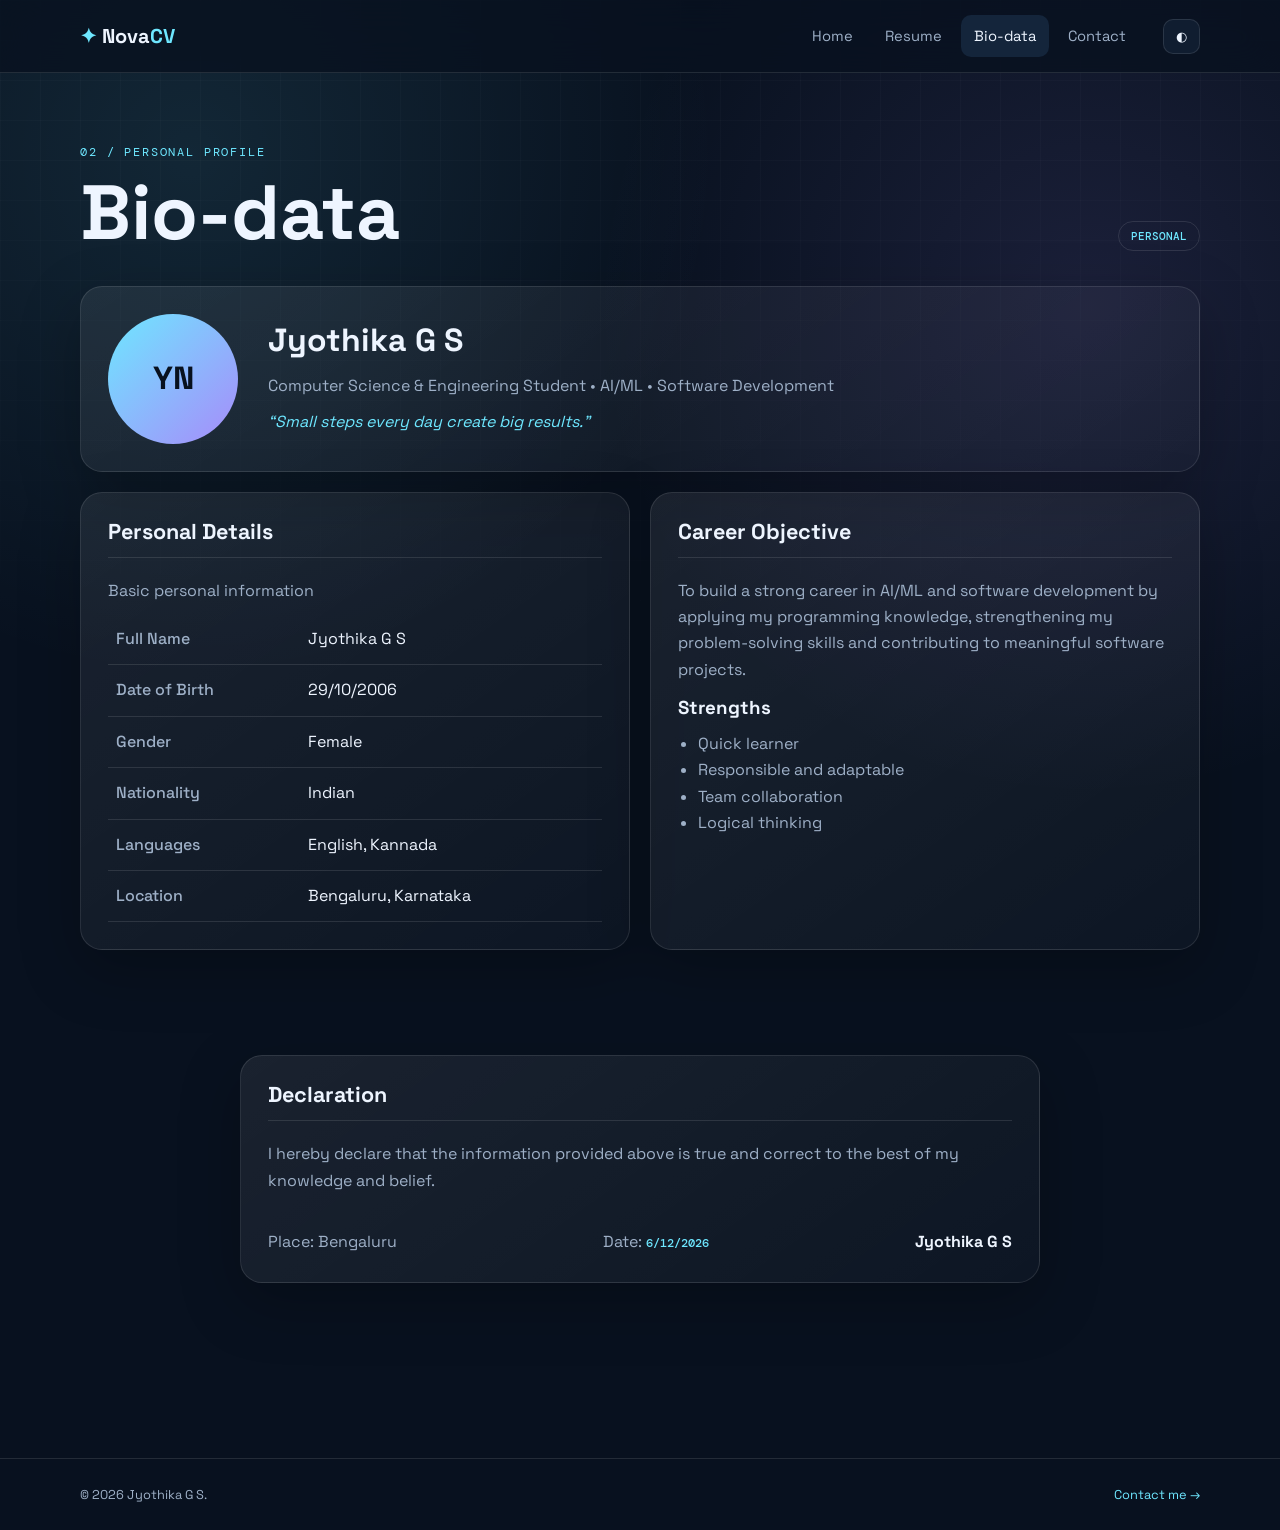
==== biodata.html @ dbfe2681 "Initial website" ====
<!DOCTYPE html>
<html lang="en">
<head>
  <meta charset="UTF-8"><meta name="viewport" content="width=device-width, initial-scale=1.0">
  <meta name="description" content="Bio-data of Jyothika G S"><title>NovaCV | Bio-data</title>
  <link rel="stylesheet" href="style.css">
  <script defer src="https://code.jquery.com/jquery-3.7.1.min.js"></script><script defer src="script.js"></script>
</head>
<body>
<header class="site-header"><nav class="nav container">
  <a class="brand" href="index.html"><span>✦</span> Nova<span>CV</span></a><button class="menu-btn" aria-label="Toggle menu">☰</button>
  <ul class="nav-links"><li><a href="index.html">Home</a></li><li><a href="resume.html">Resume</a></li><li><a class="active" href="biodata.html">Bio-data</a></li><li><a href="contact.html">Contact</a></li></ul>
  <button id="themeToggle" class="icon-btn" aria-label="Change theme">◐</button>
</nav></header>

<main class="container page">
  <div class="page-title"><div><p class="eyebrow">02 / PERSONAL PROFILE</p><h1>Bio-data</h1></div><span class="badge">PERSONAL</span></div>

  <section class="bio-hero glass-card">
    <div class="avatar large">YN</div>
    <div><h2>Jyothika G S</h2><p>Computer Science & Engineering Student • AI/ML • Software Development</p><q>Small steps every day create big results.</q></div>
  </section>

  <section class="bio-grid">
    <article class="glass-card resume-section">
      <h2>Personal Details</h2>
      <table>
        <caption>Basic personal information</caption>
        <tbody>
          <tr><th scope="row">Full Name</th><td>Jyothika G S</td></tr>
          <tr><th scope="row">Date of Birth</th><td>29/10/2006</td></tr>
          <tr><th scope="row">Gender</th><td>Female</td></tr>
          <tr><th scope="row">Nationality</th><td>Indian</td></tr>
          <tr><th scope="row">Languages</th><td>English, Kannada</td></tr>
          <tr><th scope="row">Location</th><td>Bengaluru, Karnataka</td></tr>
        </tbody>
      </table>
    </article>

    <article class="glass-card resume-section">
      <h2>Career Objective</h2>
      <p>To build a strong career in AI/ML and software development by applying my programming knowledge, strengthening my problem-solving skills and contributing to meaningful software projects.</p>
      <h3>Strengths</h3>
      <ul><li>Quick learner</li><li>Responsible and adaptable</li><li>Team collaboration</li><li>Logical thinking</li></ul>
    </article>
  </section>

  <section class="container-narrow section">
    <div class="glass-card resume-section">
      <h2>Declaration</h2>
      <p>I hereby declare that the information provided above is true and correct to the best of my knowledge and belief.</p>
      <div class="signature"><p>Place: Bengaluru</p><p>Date: <time id="today"></time></p><strong>Jyothika G S</strong></div>
    </div>
  </section>
</main>
<footer class="site-footer"><div class="container footer-inner"><p>&copy; <span id="year"></span> Jyothika G S.</p><a href="contact.html">Contact me →</a></div></footer>
</body>
</html>
---- style.css ----
@import url('https://fonts.googleapis.com/css2?family=DM+Mono:wght@400;500&family=Space+Grotesk:wght@400;500;600;700&display=swap');

:root{--bg:#08111f;--surface:#101d30;--surface2:#14253b;--text:#eef5ff;--muted:#9eb0c7;--accent:#6ee7ff;--accent2:#a78bfa;--border:rgba(255,255,255,.11);--shadow:0 20px 60px rgba(0,0,0,.25)}
*{box-sizing:border-box;margin:0;padding:0}html{scroll-behavior:smooth}body{font-family:"Space Grotesk",sans-serif;background:radial-gradient(circle at 15% 10%,rgba(110,231,255,.10),transparent 30%),radial-gradient(circle at 85% 20%,rgba(167,139,250,.12),transparent 30%),var(--bg);color:var(--text);line-height:1.65;min-height:100vh}body:before{content:"";position:fixed;inset:0;pointer-events:none;background-image:linear-gradient(rgba(255,255,255,.025) 1px,transparent 1px),linear-gradient(90deg,rgba(255,255,255,.025) 1px,transparent 1px);background-size:40px 40px;mask-image:linear-gradient(to bottom,black,transparent 85%);z-index:-1}
a{color:var(--accent);text-decoration:none}a:hover{text-decoration:underline}.container{width:min(1120px,92%);margin:auto}.container-narrow{width:min(800px,92%);margin:auto}.site-header{position:sticky;top:0;z-index:20;background:rgba(8,17,31,.78);backdrop-filter:blur(18px);border-bottom:1px solid var(--border)}.nav{min-height:72px;display:flex;align-items:center;gap:24px}.brand{font-size:1.25rem;font-weight:700;color:var(--text);margin-right:auto}.brand span{color:var(--accent)}.nav-links{display:flex;gap:6px;list-style:none}.nav-links a{display:block;padding:9px 13px;border-radius:10px;color:var(--muted);font-size:.92rem}.nav-links a:hover,.nav-links a.active{color:var(--text);background:var(--surface2);text-decoration:none}.icon-btn,.menu-btn{border:1px solid var(--border);background:var(--surface);color:var(--text);border-radius:10px;padding:9px 12px;cursor:pointer}.menu-btn{display:none}
.hero{min-height:650px;display:grid;grid-template-columns:1.35fr .65fr;align-items:center;gap:70px}.eyebrow{font-family:"DM Mono",monospace;font-size:.72rem;letter-spacing:.16em;color:var(--accent);margin-bottom:12px}.hero h1{font-size:clamp(3rem,7vw,6.3rem);line-height:.98;letter-spacing:-.06em}.gradient-text{background:linear-gradient(90deg,var(--accent),var(--accent2));-webkit-background-clip:text;color:transparent}.lead{font-size:1.15rem;color:var(--muted);max-width:680px;margin:26px 0}.hero-actions{display:flex;gap:12px;flex-wrap:wrap}.btn{display:inline-block;border:1px solid var(--border);border-radius:12px;padding:11px 17px;font-weight:600;cursor:pointer;font-family:inherit}.btn:hover{text-decoration:none;transform:translateY(-1px)}.btn.primary{background:linear-gradient(90deg,var(--accent),var(--accent2));color:#07101d;border:0}.btn.secondary{background:var(--surface);color:var(--text)}.profile-card,.glass-card{background:linear-gradient(145deg,rgba(255,255,255,.075),rgba(255,255,255,.025));border:1px solid var(--border);box-shadow:var(--shadow);border-radius:22px}.profile-card{padding:34px;text-align:center;transform:rotate(2deg)}.avatar{height:110px;width:110px;border-radius:50%;display:grid;place-items:center;margin:0 auto 18px;background:linear-gradient(135deg,var(--accent),var(--accent2));color:#08111f;font-weight:700;font-size:2rem}.avatar.large{height:130px;width:130px;margin:0}.profile-card h2{font-size:1.6rem}.profile-card p,.bio-hero p{color:var(--muted)}.profile-card hr,.contact-info hr{border:0;border-top:1px solid var(--border);margin:20px 0}.status{font-size:.75rem;color:var(--muted);margin-bottom:18px}.status i{display:inline-block;width:7px;height:7px;background:#68e7a8;border-radius:50%;margin-right:5px}.quick-stats{display:flex;gap:30px;margin-top:42px}.quick-stats div{display:flex;flex-direction:column}.quick-stats dt{font:500 1.5rem "DM Mono";color:var(--accent)}.quick-stats dd{color:var(--muted);font-size:.8rem}
.section{padding:85px 0}.section-heading{margin-bottom:30px}.section h2,.page h2{font-size:2rem;line-height:1.15;margin-bottom:14px}.feature-grid{display:grid;grid-template-columns:repeat(3,1fr);gap:18px}.glass-card{padding:27px}.card-icon{font-size:1.7rem;color:var(--accent)}.glass-card h3{margin:10px 0 7px}.glass-card p{color:var(--muted)}.split{display:grid;grid-template-columns:1fr 1fr;gap:35px;align-items:center}.details summary{cursor:pointer;font-weight:600}.details ul{margin:15px 0 0 20px;color:var(--muted)}.tag-lab{padding-top:20px}.tag-lab p{margin:12px 0;color:var(--muted)}mark{background:var(--accent);padding:2px 5px;border-radius:4px}.tag-lab pre{background:#050b14;border:1px solid var(--border);padding:15px;border-radius:12px;overflow:auto}.tag-lab meter,.tag-lab progress{width:48%;height:20px;margin:12px 1% 12px 0}.tag-lab figure{margin-top:20px;border:1px solid var(--border);border-radius:15px;padding:15px}.tag-lab svg{max-width:100%}.tag-lab figcaption{color:var(--muted);font-size:.8rem}
.page{padding:70px 0}.page-title{display:flex;justify-content:space-between;align-items:end;gap:20px;margin-bottom:35px}.page-title h1{font-size:clamp(2.6rem,6vw,4.8rem);line-height:1}.badge{border:1px solid var(--border);padding:7px 12px;border-radius:30px;font:500 .7rem "DM Mono";color:var(--accent)}.resume-grid{display:grid;grid-template-columns:1.6fr .8fr;gap:20px}.resume-section{margin-bottom:20px}.resume-section h2{font-size:1.35rem;border-bottom:1px solid var(--border);padding-bottom:12px;margin-bottom:20px}.timeline-item{display:grid;grid-template-columns:18px 1fr;gap:15px;margin-bottom:25px}.dot{width:10px;height:10px;background:var(--accent);border-radius:50%;margin-top:8px;box-shadow:0 0 15px var(--accent)}time{font:500 .72rem "DM Mono";color:var(--accent)}.timeline-item h3{margin:3px 0}.timeline-item p,.resume-section li{color:var(--muted)}.project{padding:17px 0;border-bottom:1px solid var(--border)}.project:last-child{border:0}.tags{display:flex;gap:7px;flex-wrap:wrap;list-style:none;margin-top:12px}.tags li{font-size:.72rem;padding:4px 9px;border-radius:20px;background:var(--surface2);color:var(--accent)}.skill{margin:16px 0}.skill label{display:flex;justify-content:space-between;font-size:.85rem}.skill output{color:var(--accent);font-family:"DM Mono"}.skill progress{width:100%;height:7px;accent-color:var(--accent)}.clean-list{list-style:none}.resume-section ol,.resume-section ul:not(.tags){padding-left:20px}.bio-hero{display:flex;align-items:center;gap:30px;margin-bottom:20px}.bio-hero h2{font-size:2rem}.bio-hero q{display:block;margin-top:10px;color:var(--accent);font-style:italic}.bio-grid{display:grid;grid-template-columns:1fr 1fr;gap:20px}.bio-grid table{width:100%;border-collapse:collapse}.bio-grid caption{text-align:left;color:var(--muted);margin-bottom:10px}.bio-grid th,.bio-grid td{text-align:left;padding:12px 8px;border-bottom:1px solid var(--border)}.bio-grid th{color:var(--muted);font-weight:500}.signature{margin-top:35px;display:flex;justify-content:space-between;align-items:end;color:var(--muted)}.signature strong{color:var(--text)}
.contact-grid{display:grid;grid-template-columns:.8fr 1.2fr;gap:20px}.contact-info{height:max-content}.contact-info address{font-style:normal;margin-top:25px}.contact-info p{margin:12px 0}.contact-form{display:grid;gap:17px}.form-row{display:grid;gap:7px}.form-row label{font-size:.85rem}.form-row label span{color:var(--accent)}input,select,textarea{width:100%;background:rgba(0,0,0,.2);border:1px solid var(--border);border-radius:10px;padding:12px;color:var(--text);font:inherit;outline:none}input:focus,select:focus,textarea:focus{border-color:var(--accent)}textarea{resize:vertical}.check{font-size:.8rem;color:var(--muted)}.check input{width:auto;margin-right:7px}.form-message{min-height:24px;color:var(--accent)}
.site-footer{border-top:1px solid var(--border);padding:25px 0;color:var(--muted);font-size:.8rem}.footer-inner{display:flex;justify-content:space-between;gap:20px}
.light{--bg:#f3f7fb;--surface:#fff;--surface2:#e8f0f7;--text:#132033;--muted:#5e6d7f;--border:rgba(15,35,55,.13);--shadow:0 15px 40px rgba(30,50,70,.10)}.light body{}
@media(max-width:800px){.menu-btn{display:block}.nav-links{display:none;position:absolute;top:72px;left:0;right:0;background:var(--bg);padding:15px;flex-direction:column;border-bottom:1px solid var(--border)}.nav-links.open{display:flex}.hero,.resume-grid,.bio-grid,.contact-grid,.split{grid-template-columns:1fr}.hero{padding-top:60px;min-height:auto}.profile-card{transform:none;max-width:420px}.feature-grid{grid-template-columns:1fr}.quick-stats{margin-bottom:20px}.page-title{align-items:start;flex-direction:column}.bio-hero{flex-direction:column;align-items:start}.footer-inner{flex-direction:column}}
@media print{.site-header,.site-footer,.btn,.icon-btn{display:none!important}body{background:white;color:black}.glass-card{box-shadow:none;border:1px solid #ccc}.page{padding:0}.resume-grid{grid-template-columns:1.5fr 1fr}}
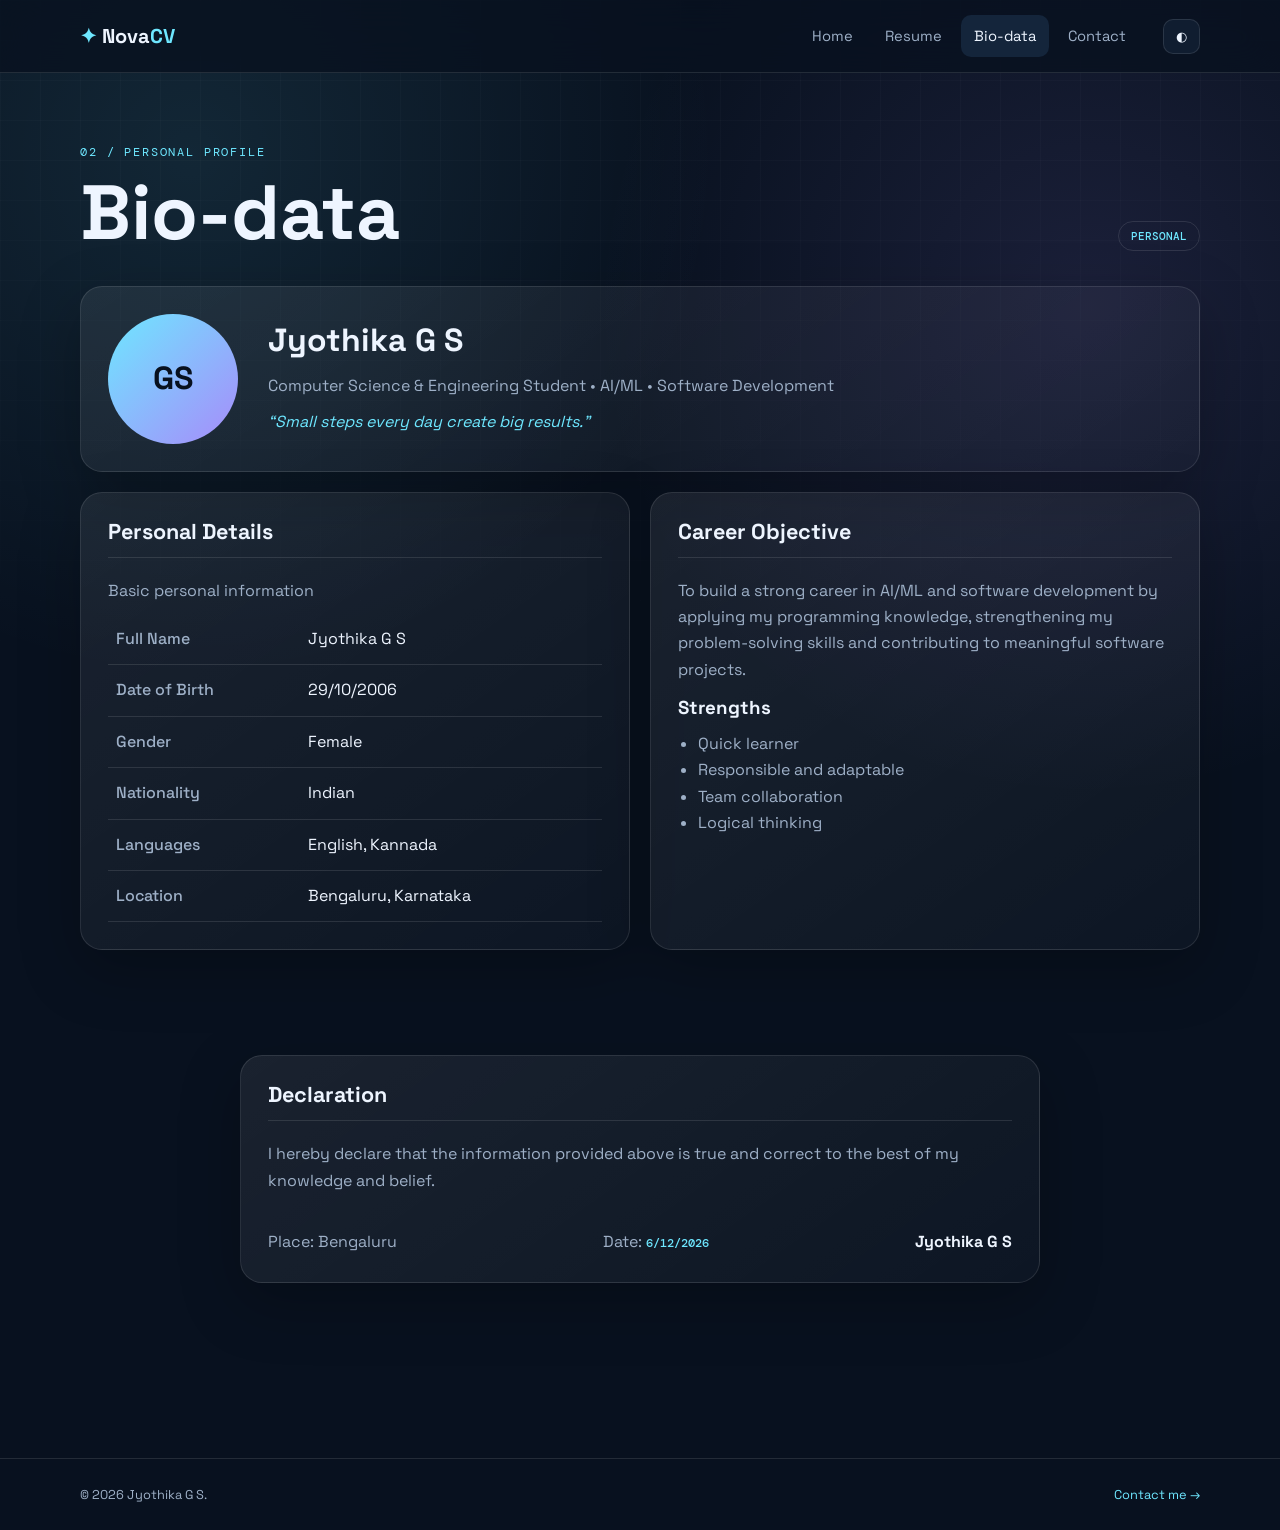
==== commit 8d08ce65: "Updated biodata" ====
--- a/biodata.html
+++ b/biodata.html
@@ -17,7 +17,7 @@
   <div class="page-title"><div><p class="eyebrow">02 / PERSONAL PROFILE</p><h1>Bio-data</h1></div><span class="badge">PERSONAL</span></div>
 
   <section class="bio-hero glass-card">
-    <div class="avatar large">YN</div>
+    <div class="avatar large">GS</div>
     <div><h2>Jyothika G S</h2><p>Computer Science & Engineering Student • AI/ML • Software Development</p><q>Small steps every day create big results.</q></div>
   </section>
 
